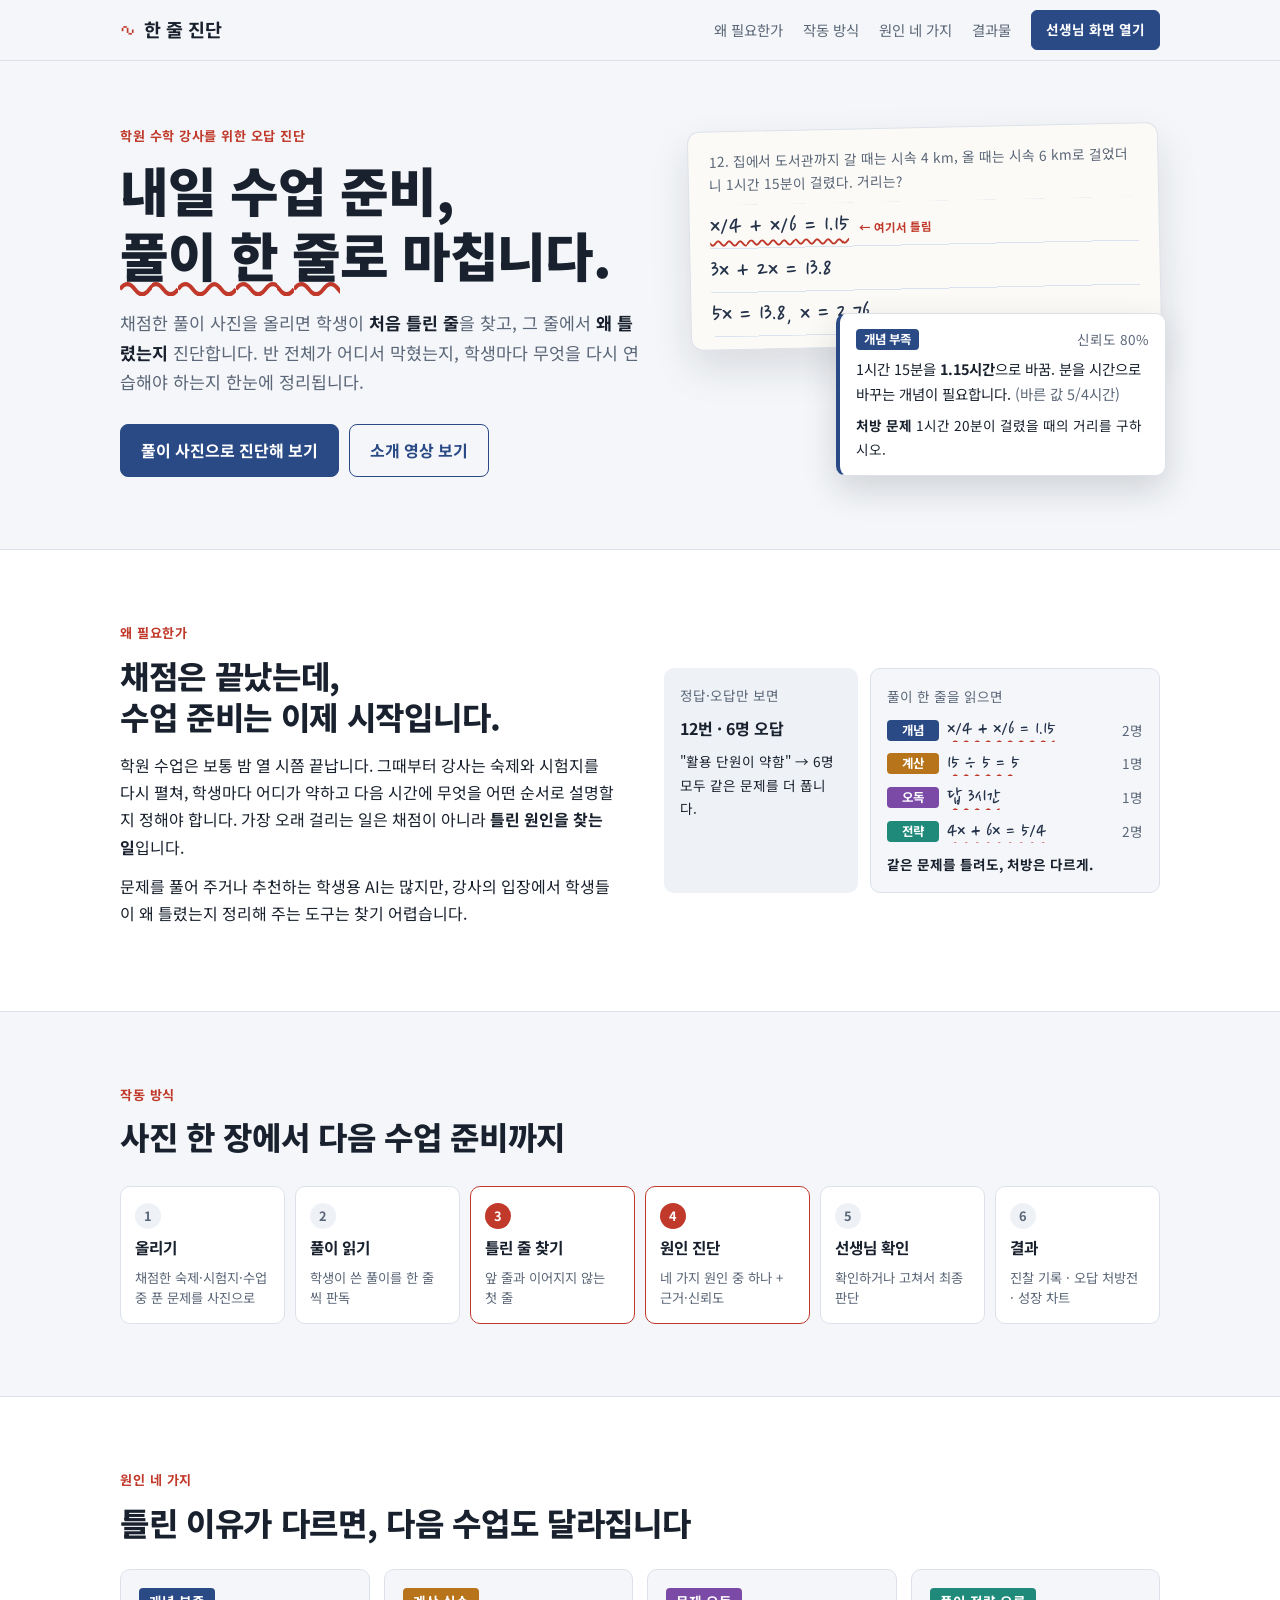
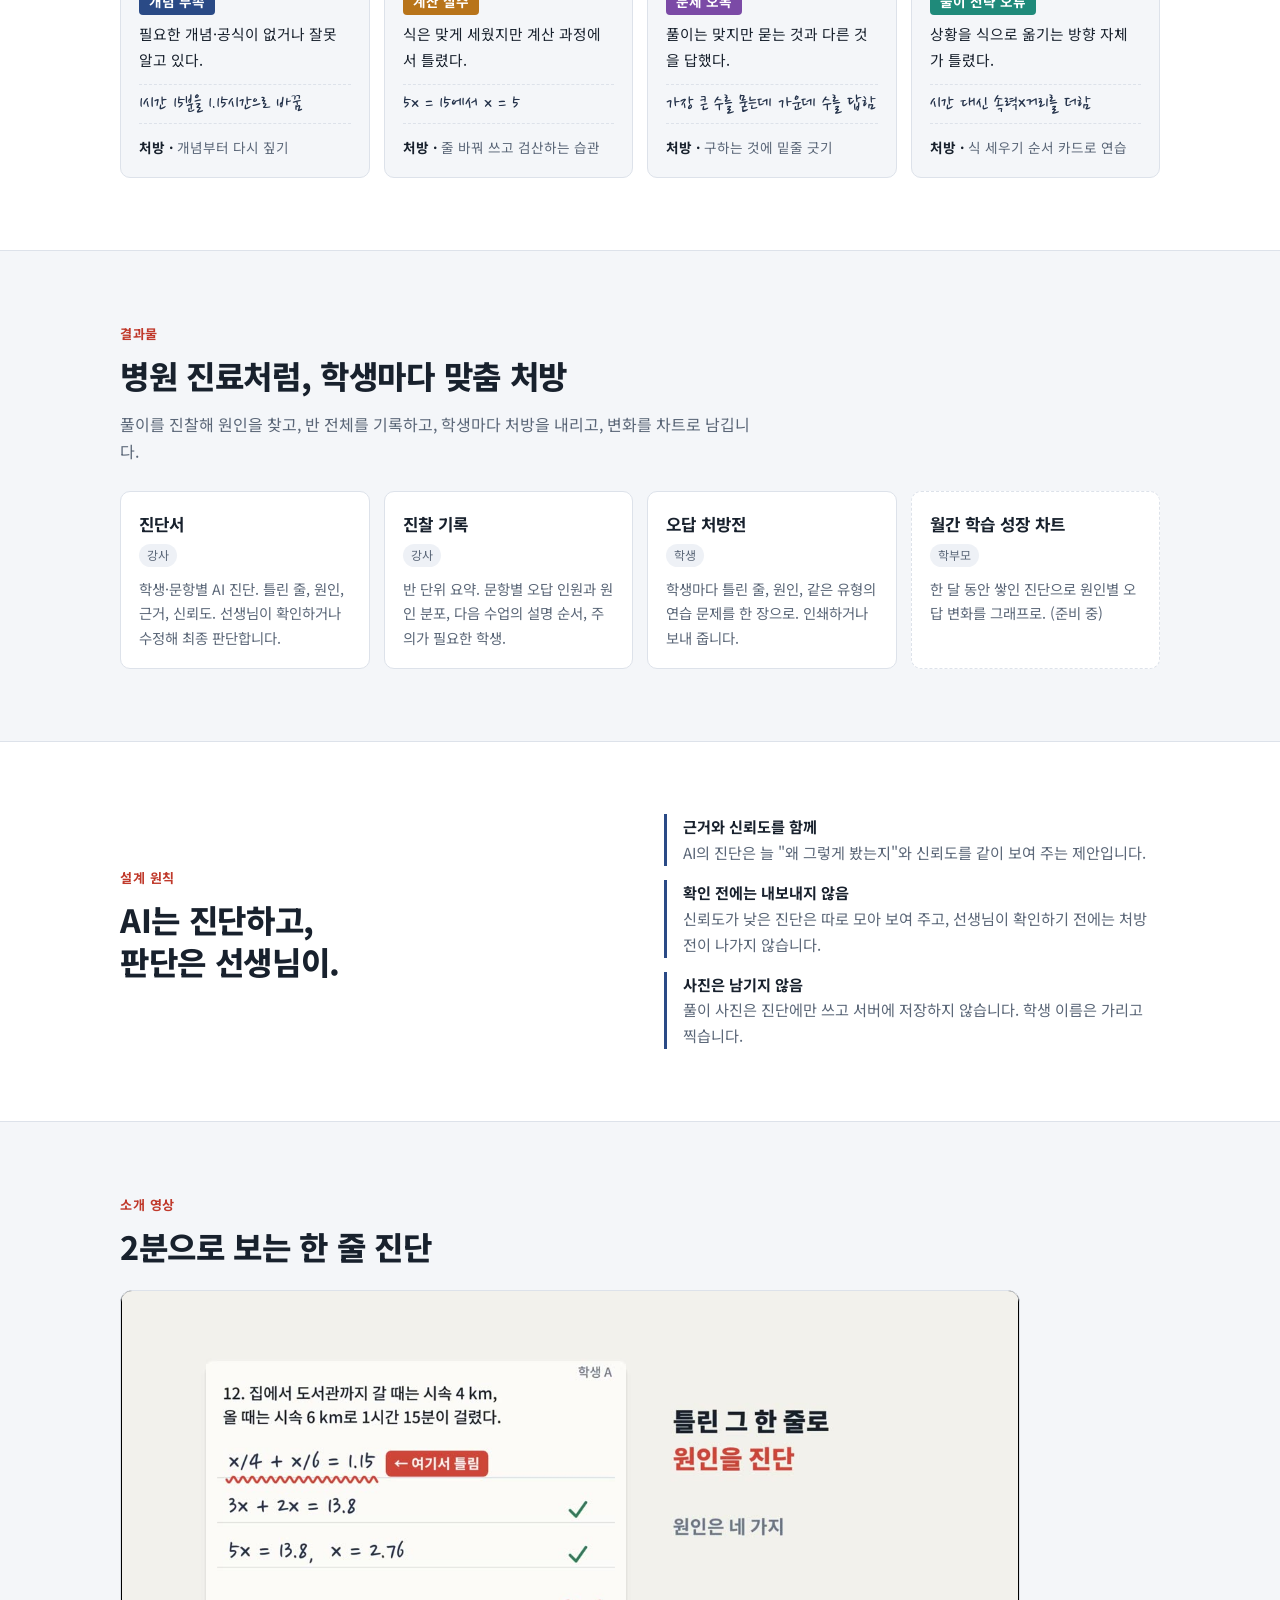
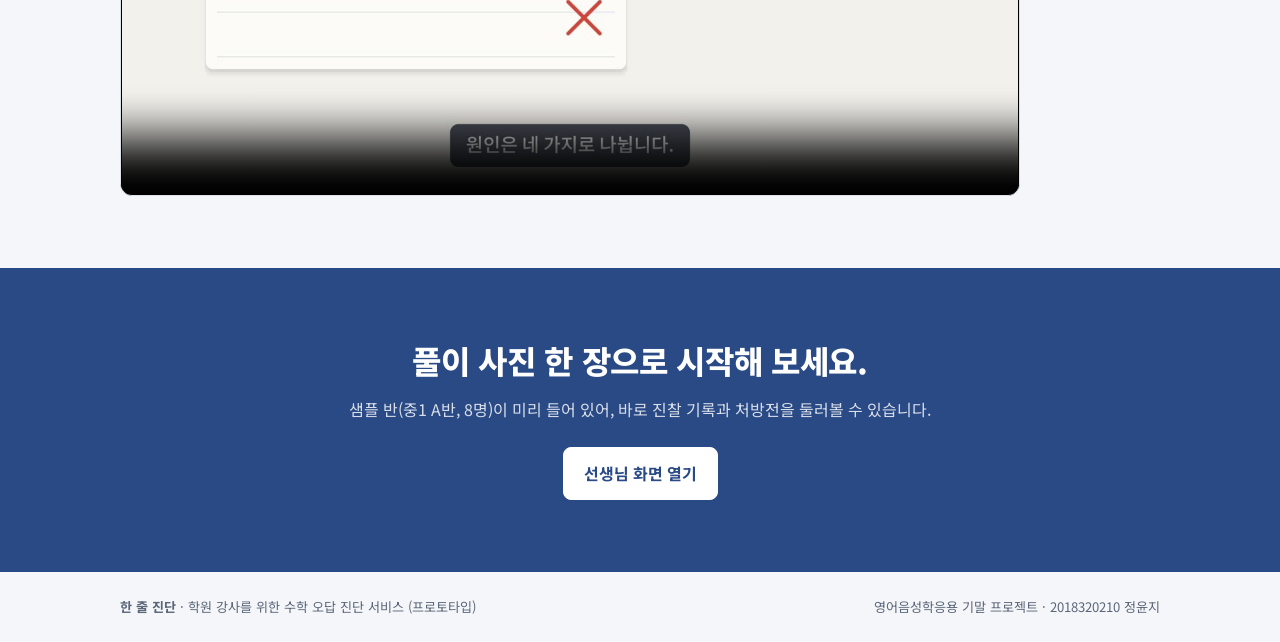
==== final/index.html @ c04cb75c "기말 프로젝트: 한 줄 진단 웹사이트 프로토타입 (소개 페이지, 선생님 화면, 진단 API) Co-Authored-By: Claude Opus 5.5 <noreply@anthrop" ====
<!doctype html>
<html lang="ko">
<head>
<meta charset="utf-8">
<meta name="viewport" content="width=device-width,initial-scale=1">
<title>한 줄 진단 · 학원 강사를 위한 수학 오답 진단</title>
<meta name="description" content="채점한 풀이 사진을 올리면 학생이 처음 틀린 줄과 그 원인을 찾아 주는 학원 수학 강사용 오답 진단 서비스">
<meta property="og:title" content="한 줄 진단">
<meta property="og:description" content="내일 수업 준비, 풀이 한 줄로 마칩니다.">
<meta property="og:image" content="assets/media/intro-poster.jpg">
<link rel="icon" href="assets/favicon.svg" type="image/svg+xml">
<link rel="preconnect" href="https://fonts.googleapis.com">
<link rel="preconnect" href="https://fonts.gstatic.com" crossorigin>
<link rel="stylesheet" href="https://fonts.googleapis.com/css2?family=Noto+Sans+KR:wght@400;500;700;900&family=Nanum+Pen+Script&display=swap">
<link rel="stylesheet" href="assets/style.css">
<link rel="stylesheet" href="assets/landing.css">
</head>
<body class="landing">
<nav class="nav">
  <div class="in">
    <a class="brand" href="#top"><span class="mark">∿</span><b>한 줄 진단</b></a>
    <div class="links">
      <a href="#problem">왜 필요한가</a><a href="#how">작동 방식</a><a href="#causes">원인 네 가지</a><a href="#outputs">결과물</a>
      <a class="btn" href="app.html">선생님 화면 열기</a>
    </div>
  </div>
</nav>

<main id="top">
  <section class="hero">
    <div class="in">
      <div class="copy">
        <p class="kicker">학원 수학 강사를 위한 오답 진단</p>
        <h1>내일 수업 준비,<br><span class="hl">풀이 한 줄</span>로 마칩니다.</h1>
        <p class="lead">채점한 풀이 사진을 올리면 학생이 <b>처음 틀린 줄</b>을 찾고, 그 줄에서 <b>왜 틀렸는지</b> 진단합니다. 반 전체가 어디서 막혔는지, 학생마다 무엇을 다시 연습해야 하는지 한눈에 정리됩니다.</p>
        <div class="cta">
          <a class="btn big" href="app.html">풀이 사진으로 진단해 보기</a>
          <a class="btn ghost big" href="#video">소개 영상 보기</a>
        </div>
      </div>
      <div class="shot" aria-label="진단 예시">
        <div class="sheet">
          <div class="q">12. 집에서 도서관까지 갈 때는 시속 4 km, 올 때는 시속 6 km로 걸었더니 1시간 15분이 걸렸다. 거리는?</div>
          <div class="paper">
            <div class="wl err"><span class="t">x/4 + x/6 = 1.15</span><span class="errmark">← 여기서 틀림</span></div>
            <div class="wl"><span class="t">3x + 2x = 13.8</span></div>
            <div class="wl"><span class="t">5x = 13.8, x = 2.76</span></div>
          </div>
        </div>
        <div class="dxcard">
          <div class="row"><span class="tag C">개념 부족</span><span class="small muted">신뢰도 80%</span></div>
          <p>1시간 15분을 <b>1.15시간</b>으로 바꿈. 분을 시간으로 바꾸는 개념이 필요합니다. <span class="muted">(바른 값 5/4시간)</span></p>
          <div class="small"><b>처방 문제</b> 1시간 20분이 걸렸을 때의 거리를 구하시오.</div>
        </div>
      </div>
    </div>
  </section>

  <section class="band" id="problem">
    <div class="in two">
      <div>
        <p class="kicker">왜 필요한가</p>
        <h2>채점은 끝났는데,<br>수업 준비는 이제 시작입니다.</h2>
        <p>학원 수업은 보통 밤 열 시쯤 끝납니다. 그때부터 강사는 숙제와 시험지를 다시 펼쳐, 학생마다 어디가 약하고 다음 시간에 무엇을 어떤 순서로 설명할지 정해야 합니다. 가장 오래 걸리는 일은 채점이 아니라 <b>틀린 원인을 찾는 일</b>입니다.</p>
        <p>문제를 풀어 주거나 추천하는 학생용 AI는 많지만, 강사의 입장에서 학생들이 왜 틀렸는지 정리해 주는 도구는 찾기 어렵습니다.</p>
      </div>
      <div class="versus-mini">
        <div class="vm-old"><span class="small muted">정답·오답만 보면</span><b>12번 · 6명 오답</b><span class="small">"활용 단원이 약함" → 6명 모두 같은 문제를 더 풉니다.</span></div>
        <div class="vm-new"><span class="small muted">풀이 한 줄을 읽으면</span>
          <div class="vm-row"><span class="tag C">개념</span><span class="hand">x/4 + x/6 = 1.15</span><span class="small muted">2명</span></div>
          <div class="vm-row"><span class="tag K">계산</span><span class="hand">15 ÷ 5 = 5</span><span class="small muted">1명</span></div>
          <div class="vm-row"><span class="tag R">오독</span><span class="hand">답 3시간</span><span class="small muted">1명</span></div>
          <div class="vm-row"><span class="tag S">전략</span><span class="hand">4x + 6x = 5/4</span><span class="small muted">2명</span></div>
          <span class="small"><b>같은 문제를 틀려도, 처방은 다르게.</b></span>
        </div>
      </div>
    </div>
  </section>

  <section id="how">
    <div class="in">
      <p class="kicker">작동 방식</p>
      <h2>사진 한 장에서 다음 수업 준비까지</h2>
      <ol class="flow6">
        <li><b>올리기</b><span>채점한 숙제·시험지·수업 중 푼 문제를 사진으로</span></li>
        <li><b>풀이 읽기</b><span>학생이 쓴 풀이를 한 줄씩 판독</span></li>
        <li class="key"><b>틀린 줄 찾기</b><span>앞 줄과 이어지지 않는 첫 줄</span></li>
        <li class="key"><b>원인 진단</b><span>네 가지 원인 중 하나 + 근거·신뢰도</span></li>
        <li><b>선생님 확인</b><span>확인하거나 고쳐서 최종 판단</span></li>
        <li><b>결과</b><span>진찰 기록 · 오답 처방전 · 성장 차트</span></li>
      </ol>
    </div>
  </section>

  <section class="band" id="causes">
    <div class="in">
      <p class="kicker">원인 네 가지</p>
      <h2>틀린 이유가 다르면, 다음 수업도 달라집니다</h2>
      <div class="causes">
        <div class="cz"><span class="tag C">개념 부족</span><p>필요한 개념·공식이 없거나 잘못 알고 있다.</p><p class="ex">1시간 15분을 1.15시간으로 바꿈</p><p class="rx">개념부터 다시 짚기</p></div>
        <div class="cz"><span class="tag K">계산 실수</span><p>식은 맞게 세웠지만 계산 과정에서 틀렸다.</p><p class="ex">5x = 15에서 x = 5</p><p class="rx">줄 바꿔 쓰고 검산하는 습관</p></div>
        <div class="cz"><span class="tag R">문제 오독</span><p>풀이는 맞지만 묻는 것과 다른 것을 답했다.</p><p class="ex">가장 큰 수를 묻는데 가운데 수를 답함</p><p class="rx">구하는 것에 밑줄 긋기</p></div>
        <div class="cz"><span class="tag S">풀이 전략 오류</span><p>상황을 식으로 옮기는 방향 자체가 틀렸다.</p><p class="ex">시간 대신 속력×거리를 더함</p><p class="rx">식 세우기 순서 카드로 연습</p></div>
      </div>
    </div>
  </section>

  <section id="outputs">
    <div class="in">
      <p class="kicker">결과물</p>
      <h2>병원 진료처럼, 학생마다 맞춤 처방</h2>
      <p class="sub">풀이를 진찰해 원인을 찾고, 반 전체를 기록하고, 학생마다 처방을 내리고, 변화를 차트로 남깁니다.</p>
      <div class="outs">
        <div class="out"><b>진단서</b><span class="who">강사</span><p>학생·문항별 AI 진단. 틀린 줄, 원인, 근거, 신뢰도. 선생님이 확인하거나 수정해 최종 판단합니다.</p></div>
        <div class="out"><b>진찰 기록</b><span class="who">강사</span><p>반 단위 요약. 문항별 오답 인원과 원인 분포, 다음 수업의 설명 순서, 주의가 필요한 학생.</p></div>
        <div class="out"><b>오답 처방전</b><span class="who">학생</span><p>학생마다 틀린 줄, 원인, 같은 유형의 연습 문제를 한 장으로. 인쇄하거나 보내 줍니다.</p></div>
        <div class="out soon"><b>월간 학습 성장 차트</b><span class="who">학부모</span><p>한 달 동안 쌓인 진단으로 원인별 오답 변화를 그래프로. <span class="muted">(준비 중)</span></p></div>
      </div>
    </div>
  </section>

  <section class="band">
    <div class="in two">
      <div>
        <p class="kicker">설계 원칙</p>
        <h2>AI는 진단하고,<br>판단은 선생님이.</h2>
      </div>
      <ul class="principles">
        <li><b>근거와 신뢰도를 함께</b> AI의 진단은 늘 "왜 그렇게 봤는지"와 신뢰도를 같이 보여 주는 제안입니다.</li>
        <li><b>확인 전에는 내보내지 않음</b> 신뢰도가 낮은 진단은 따로 모아 보여 주고, 선생님이 확인하기 전에는 처방전이 나가지 않습니다.</li>
        <li><b>사진은 남기지 않음</b> 풀이 사진은 진단에만 쓰고 서버에 저장하지 않습니다. 학생 이름은 가리고 찍습니다.</li>
      </ul>
    </div>
  </section>

  <section id="video">
    <div class="in">
      <p class="kicker">소개 영상</p>
      <h2>2분으로 보는 한 줄 진단</h2>
      <video class="vid" controls preload="none" poster="assets/media/intro-poster.jpg" src="assets/media/intro.mp4"></video>
    </div>
  </section>

  <section class="final">
    <div class="in">
      <h2>풀이 사진 한 장으로 시작해 보세요.</h2>
      <p>샘플 반(중1 A반, 8명)이 미리 들어 있어, 바로 진찰 기록과 처방전을 둘러볼 수 있습니다.</p>
      <a class="btn big light" href="app.html">선생님 화면 열기</a>
    </div>
  </section>
</main>

<footer class="lfoot">
  <div class="in">
    <span><b>한 줄 진단</b> · 학원 강사를 위한 수학 오답 진단 서비스 (프로토타입)</span>
    <span>영어음성학응용 기말 프로젝트 · 2018320210 정윤지</span>
  </div>
</footer>
</body>
</html>
---- final/assets/style.css ----
/* 한 줄 진단: 공통 스타일. 학생 풀이는 줄 노트 위 손글씨, 틀린 줄에만 빨간 펜 표시 */
[hidden]{display:none!important}
body{margin:0}
:root{
  --bg:#f4f6f9; --surface:#ffffff; --ink:#18212d; --muted:#5b6778; --line:#dde2ea; --soft:#eef1f6;
  --accent:#2a4a86; --accent-ink:#ffffff; --wrong:#c0392b; --wrong-soft:#fbe9e6; --ok:#2f7d57;
  --paper:#fbfaf6; --rule:#d9e2ef; --pen:#24324a;
  --cC:#2a4a86; --cK:#b8741a; --cR:#7b4aa6; --cS:#1f8a7a;
  --font:"Noto Sans KR","Noto Sans CJK KR",system-ui,-apple-system,"Apple SD Gothic Neo","Malgun Gothic",sans-serif;
  --hand:"Nanum Pen Script","Noto Sans KR",cursive;
}
@media (prefers-color-scheme: dark){:root:not([data-theme="light"]){
  --bg:#12171f; --surface:#1a212c; --ink:#e7ecf3; --muted:#9aa6b8; --line:#2c3644; --soft:#222b38;
  --accent:#7ea3e8; --accent-ink:#0f1620; --wrong:#ee7a6b; --wrong-soft:#3a2321; --ok:#6cc79a;
  --paper:#1e2633; --rule:#2e3a4c; --pen:#dfe6f1;
  --cC:#7ea3e8; --cK:#e0a24c; --cR:#bd93e0; --cS:#55c4b2; color-scheme:dark}}
:root[data-theme="dark"]{
  --bg:#12171f; --surface:#1a212c; --ink:#e7ecf3; --muted:#9aa6b8; --line:#2c3644; --soft:#222b38;
  --accent:#7ea3e8; --accent-ink:#0f1620; --wrong:#ee7a6b; --wrong-soft:#3a2321; --ok:#6cc79a;
  --paper:#1e2633; --rule:#2e3a4c; --pen:#dfe6f1;
  --cC:#7ea3e8; --cK:#e0a24c; --cR:#bd93e0; --cS:#55c4b2; color-scheme:dark}
*{box-sizing:border-box}
body{background:var(--bg);color:var(--ink);font-family:var(--font);font-size:15px;line-height:1.6;
  padding-left:max(16px,env(safe-area-inset-left,0px));padding-right:max(16px,env(safe-area-inset-right,0px));padding-block:20px 48px}
.wrap{max-width:1040px;margin:0 auto;display:flex;flex-direction:column;gap:20px}
h1{font-size:1.5rem;line-height:1.3;margin:0;text-wrap:balance}
h2{font-size:1.05rem;margin:0 0 4px;text-wrap:balance}
h3{font-size:.95rem;margin:0}
p{margin:0}
.muted{color:var(--muted)} .small{font-size:.85rem}
.num{font-variant-numeric:tabular-nums}
i{font-family:Georgia,"Times New Roman",serif}
header{display:flex;flex-direction:column;gap:10px}
.meta{display:flex;flex-wrap:wrap;gap:8px;align-items:center}
.pill{display:inline-flex;align-items:center;gap:6px;padding:2px 10px;border-radius:99px;background:var(--soft);color:var(--muted);font-size:.8rem;border:1px solid var(--line)}
.pill.demo{color:var(--wrong);border-color:var(--wrong);background:var(--wrong-soft)}
.flow{display:flex;flex-wrap:wrap;gap:6px 10px;font-size:.82rem;color:var(--muted);align-items:center}
.flow span.step{padding:2px 8px;border:1px solid var(--line);border-radius:6px;background:var(--surface)}
.flow span.step.key{border-color:var(--wrong);color:var(--wrong);font-weight:700}
.flow span.arrow{opacity:.6}
.tabs{display:flex;gap:4px;border-bottom:1px solid var(--line);overflow-x:auto}
.tabs button{font:inherit;background:none;border:0;border-bottom:3px solid transparent;padding:10px 14px;color:var(--muted);cursor:pointer;white-space:nowrap}
.tabs button[aria-selected="true"]{color:var(--accent);border-bottom-color:var(--accent);font-weight:700}
button:focus-visible,select:focus-visible,summary:focus-visible{outline:2px solid var(--accent);outline-offset:2px}
.panel{display:flex;flex-direction:column;gap:20px}
.card{background:var(--surface);border:1px solid var(--line);border-radius:10px;padding:18px;display:flex;flex-direction:column;gap:14px;min-width:0}
.kpis{display:grid;grid-template-columns:repeat(auto-fit,minmax(130px,1fr));gap:10px}
.kpi{background:var(--soft);border-radius:8px;padding:10px 12px}
.kpi b{display:block;font-size:1.4rem;line-height:1.3}
.kpi span{font-size:.8rem;color:var(--muted)}
.cols{display:grid;grid-template-columns:repeat(auto-fit,minmax(min(100%,420px),1fr));gap:20px}
ol.order{margin:0;padding:0;list-style:none;display:flex;flex-direction:column;gap:12px;counter-reset:o}
ol.order li{display:grid;grid-template-columns:28px 1fr;gap:10px;counter-increment:o}
ol.order li::before{content:counter(o);width:28px;height:28px;border-radius:50%;background:var(--accent);color:var(--accent-ink);display:grid;place-items:center;font-weight:700;font-size:.85rem}
.tag{display:inline-block;padding:0 8px;border-radius:4px;font-size:.78rem;font-weight:700;color:#fff;white-space:nowrap}
.tag.C{background:var(--cC)} .tag.K{background:var(--cK)} .tag.R{background:var(--cR)} .tag.S{background:var(--cS)}
@media (prefers-color-scheme: dark){:root:not([data-theme="light"]) .tag{color:#10151c}}
:root[data-theme="dark"] .tag{color:#10151c}
.stack{display:flex;height:26px;border-radius:5px;overflow:hidden;background:var(--soft)}
.stack>div{display:grid;place-items:center;color:#fff;font-size:.75rem;font-weight:700;min-width:0}
.stack>div.C,.track>div.C{background:var(--cC)} .stack>div.K,.track>div.K{background:var(--cK)} .stack>div.R,.track>div.R{background:var(--cR)} .stack>div.S,.track>div.S{background:var(--cS)}
@media (prefers-color-scheme: dark){:root:not([data-theme="light"]) .stack>div{color:#10151c}}
:root[data-theme="dark"] .stack>div{color:#10151c}
.legend{display:flex;flex-wrap:wrap;gap:6px 14px;font-size:.85rem}
.qrow{display:grid;grid-template-columns:minmax(120px,210px) 1fr 96px;gap:10px;align-items:center;font-size:.85rem}
.qrow>.num{white-space:nowrap}.qrow .lbl{min-width:0;line-height:1.3}
.track{height:20px;border-radius:3px;background-image:linear-gradient(to right,var(--line) 1px,transparent 1px);background-size:25% 100%;background-color:var(--soft);display:flex;overflow:hidden;border-right:1px solid var(--line)}
.track>div{height:100%}
.axis{display:grid;grid-template-columns:minmax(120px,210px) 1fr 96px;gap:10px;font-size:.72rem;color:var(--muted)}
.axis div.ticks{display:flex;justify-content:space-between}
.watch{display:flex;flex-direction:column;gap:10px}
.watch .row{display:flex;flex-wrap:wrap;gap:6px 12px;align-items:baseline;padding:10px 12px;border-radius:8px;background:var(--soft)}
.btn{font:inherit;font-size:.88rem;border:1px solid var(--accent);background:var(--accent);color:var(--accent-ink);border-radius:6px;padding:6px 12px;cursor:pointer}
.btn.ghost{background:transparent;color:var(--accent)}
.notice{background:var(--wrong-soft);border:1px solid var(--wrong);border-radius:8px;padding:10px 12px;display:flex;flex-wrap:wrap;gap:8px 14px;align-items:center;justify-content:space-between;font-size:.9rem}
.chips{display:flex;flex-wrap:wrap;gap:6px}
.chip{font:inherit;font-size:.88rem;border:1px solid var(--line);background:var(--surface);color:var(--ink);padding:6px 12px;border-radius:99px;cursor:pointer}
.chip[aria-pressed="true"]{background:var(--accent);color:var(--accent-ink);border-color:var(--accent)}
.tablewrap{overflow-x:auto}
table{border-collapse:collapse;width:100%;font-size:.88rem}
th,td{padding:8px 10px;border-bottom:1px solid var(--line);text-align:left;vertical-align:top}
th{font-size:.78rem;color:var(--muted);font-weight:500;white-space:nowrap}
.grid th,.grid td{text-align:center;padding:4px 4px;white-space:nowrap}
.grid th:first-child,.grid td:first-child{text-align:left}
.cell{font:inherit;font-size:.78rem;width:28px;height:28px;border-radius:5px;border:1px solid var(--wrong);background:var(--wrong-soft);color:var(--wrong);cursor:pointer;font-weight:700;padding:0}
.cell.ok{display:inline-grid;place-items:center;border-color:var(--line);background:transparent;color:var(--muted);cursor:default;font-weight:400}
.rec{display:grid;grid-template-columns:minmax(0,1.3fr) minmax(0,1fr) auto;gap:12px 18px;align-items:start;padding:14px;border:1px solid var(--line);border-radius:8px}
.rec.flash{outline:2px solid var(--accent)}
.rec .ctl{display:flex;flex-direction:column;gap:6px;align-items:flex-start}
.item{display:grid;grid-template-columns:minmax(0,1.2fr) minmax(0,1fr);gap:12px 20px;padding:14px;border:1px solid var(--line);border-radius:8px}
.item .side{display:flex;flex-direction:column;gap:8px;min-width:0}
select{font:inherit;font-size:.88rem;padding:5px 8px;border-radius:6px;border:1px solid var(--line);background:var(--surface);color:var(--ink)}
.done{color:var(--ok);font-weight:700;font-size:.85rem}
.low{color:var(--wrong);font-weight:700}
details summary{cursor:pointer;color:var(--accent)}
.note{background:var(--soft);border-radius:8px;padding:12px 14px}
.prob{font-size:.88rem}
.ans{font-size:.85rem;display:flex;flex-wrap:wrap;gap:4px 14px}
.ans .w{color:var(--wrong);font-weight:700}

/* 학생 풀이: 줄 노트 위 손글씨 */
.paper{background:var(--paper);border:1px solid var(--line);border-radius:6px;padding:6px 12px 8px;
  background-image:repeating-linear-gradient(to bottom,transparent 0,transparent 33px,var(--rule) 33px,var(--rule) 34px);
  background-position:0 6px;font-family:var(--hand);font-size:1.45rem;line-height:34px;color:var(--pen);min-width:0;overflow-x:auto}
.paper .wl{white-space:nowrap;display:flex;align-items:baseline;gap:10px}
.paper .wl.err>span.t{text-decoration:underline wavy var(--wrong);text-decoration-thickness:1.5px;text-underline-offset:5px}
.paper .errmark{font-family:var(--font);font-size:.72rem;font-weight:700;color:var(--wrong);line-height:1.2;white-space:nowrap}
.paper .wl.stop{font-family:var(--font);font-size:.8rem;color:var(--muted)}
.paper.empty{font-family:var(--font);font-size:.85rem;color:var(--muted);line-height:34px}
.paper.sm{font-size:1.25rem;line-height:30px;background-image:repeating-linear-gradient(to bottom,transparent 0,transparent 29px,var(--rule) 29px,var(--rule) 30px)}

/* 같은 문항, 다른 원인 */
.versus{display:grid;grid-template-columns:minmax(0,1fr) minmax(0,1.8fr);gap:16px}
.versus .old{background:var(--soft);border-radius:8px;padding:14px;display:flex;flex-direction:column;gap:8px}
.versus .old .big{font-size:1.1rem;font-weight:700}
.versus .new{display:flex;flex-direction:column;gap:10px;min-width:0}
.grp{display:grid;grid-template-columns:72px minmax(0,1fr);gap:10px;align-items:start;padding-bottom:10px;border-bottom:1px solid var(--line)}
.grp:last-child{border-bottom:0;padding-bottom:0}
.grp .who{display:flex;flex-direction:column;gap:6px;min-width:0}
.mini{display:flex;flex-wrap:wrap;gap:4px 12px;align-items:baseline;font-size:.85rem}
.mini .h{font-family:var(--hand);font-size:1.3rem;color:var(--pen);text-decoration:underline wavy var(--wrong);text-decoration-thickness:1.5px;text-underline-offset:4px}
.mini .h.none{font-family:var(--font);font-size:.85rem;color:var(--muted);text-decoration:none}
.rx{font-size:.84rem}

@media (max-width:720px){
  .versus{grid-template-columns:1fr}
  .item{grid-template-columns:1fr}
}
@media (max-width:620px){
  .rec{grid-template-columns:1fr}
  .qrow,.axis{grid-template-columns:96px 1fr 84px;gap:6px}
  .grp{grid-template-columns:1fr}
}
@media (prefers-reduced-motion:no-preference){.rec{transition:outline-color .3s}}

/* ---- 앱 상단 ---- */
.topbar{display:flex;flex-wrap:wrap;gap:10px 16px;align-items:center;justify-content:space-between}
.brand{display:flex;align-items:center;gap:10px;color:var(--ink);text-decoration:none}
.brand .mark{font-family:var(--hand);font-size:1.7rem;line-height:1;color:var(--wrong)}
.brand b{font-size:1.15rem}
.status{display:inline-flex;align-items:center;gap:6px;font-size:.8rem;padding:3px 10px;border-radius:99px;border:1px solid var(--line);background:var(--surface);color:var(--muted)}
.status::before{content:"";width:8px;height:8px;border-radius:50%;background:var(--muted)}
.status.on{color:var(--ok);border-color:var(--ok)} .status.on::before{background:var(--ok)}
.status.demo{color:var(--cK);border-color:var(--cK)} .status.demo::before{background:var(--cK)}
.tabs button .cnt{display:inline-block;min-width:18px;padding:0 5px;margin-left:4px;border-radius:9px;background:var(--wrong);color:#fff;font-size:.7rem;line-height:18px;font-weight:700}

/* ---- 새 진단 ---- */
.dx{display:grid;grid-template-columns:minmax(0,380px) minmax(0,1fr);gap:20px;align-items:start}
@media (max-width:860px){.dx{grid-template-columns:1fr}}
.field{display:flex;flex-direction:column;gap:6px}
.field>label,.field>.lab{font-size:.82rem;font-weight:700;color:var(--muted)}
.field .stepno{display:inline-grid;place-items:center;width:20px;height:20px;border-radius:50%;background:var(--accent);color:var(--accent-ink);font-size:.72rem;margin-right:6px}
textarea,input[type=text]{font:inherit;font-size:.9rem;padding:7px 9px;border-radius:6px;border:1px solid var(--line);background:var(--surface);color:var(--ink);width:100%}
textarea{min-height:76px;resize:vertical}
.probbox{background:var(--soft);border-radius:8px;padding:10px 12px;font-size:.88rem}
.probbox .a{margin-top:4px;color:var(--muted);font-size:.82rem}
.drop{position:relative;display:flex;flex-direction:column;align-items:center;justify-content:center;gap:6px;min-height:150px;border:2px dashed var(--line);border-radius:10px;background:var(--soft);color:var(--muted);font-size:.88rem;text-align:center;padding:14px;cursor:pointer}
.drop.over{border-color:var(--accent);color:var(--accent)}
.drop input{position:absolute;inset:0;opacity:0;cursor:pointer}
.drop img{max-width:100%;max-height:260px;border-radius:6px;display:block}
.drop .big{font-size:1.6rem;line-height:1}
.btn[disabled]{opacity:.45;cursor:not-allowed}
.btn.wide{width:100%;padding:10px 12px;font-size:.95rem;font-weight:700}
.btn.ok{background:var(--ok);border-color:var(--ok);color:#fff}
.privacy{font-size:.76rem;color:var(--muted)}
.empty{display:flex;flex-direction:column;gap:10px;align-items:flex-start}
.empty ol{margin:0;padding-left:20px;display:flex;flex-direction:column;gap:4px;font-size:.9rem}
.loading{display:flex;flex-direction:column;gap:10px}
.loading .st{display:flex;align-items:center;gap:10px;font-size:.92rem;color:var(--muted)}
.loading .st i{font-style:normal;width:22px;height:22px;border-radius:50%;border:2px solid var(--line);display:grid;place-items:center;font-size:.7rem}
.loading .st.now{color:var(--ink);font-weight:700} .loading .st.now i{border-color:var(--accent);border-top-color:transparent;animation:spin 0.9s linear infinite}
.loading .st.done{color:var(--ok)} .loading .st.done i{border-color:var(--ok);background:var(--ok);color:#fff}
@keyframes spin{to{transform:rotate(360deg)}}
@media (prefers-reduced-motion:reduce){.loading .st.now i{animation:none}}
.res-head{display:flex;flex-wrap:wrap;gap:6px 12px;align-items:baseline;justify-content:space-between}
.res-grid{display:grid;grid-template-columns:minmax(0,0.9fr) minmax(0,1.1fr);gap:16px}
@media (max-width:620px){.res-grid{grid-template-columns:1fr}}
.photo{border:1px solid var(--line);border-radius:8px;overflow:hidden;background:var(--soft);cursor:zoom-in}
.photo img{display:block;width:100%;max-height:420px;object-fit:contain}
.paper .wl.pick{cursor:pointer}
.paper .wl.pick:hover{background:var(--wrong-soft)}
.paper .fix{font-family:var(--font);font-size:.78rem;color:var(--ok);line-height:1.3;padding:0 0 6px 2px;white-space:normal}
.badge{display:inline-block;padding:1px 8px;border-radius:4px;font-size:.75rem;font-weight:700;border:1px solid currentColor}
.badge.ai{color:var(--accent)} .badge.demo{color:var(--cK)} .badge.low{color:var(--wrong)}
.warn{background:var(--wrong-soft);border:1px solid var(--wrong);border-radius:8px;padding:8px 12px;font-size:.85rem}
.good{background:var(--soft);border:1px solid var(--ok);border-radius:8px;padding:12px 14px}
.actions{display:flex;flex-wrap:wrap;gap:8px;align-items:center}
.toast{position:fixed;left:50%;bottom:24px;transform:translateX(-50%);background:var(--ink);color:var(--bg);padding:10px 16px;border-radius:8px;font-size:.9rem;box-shadow:0 6px 20px rgba(0,0,0,.2);z-index:20;display:flex;gap:12px;align-items:center}
.toast button{font:inherit;font-size:.85rem;background:none;border:0;color:var(--bg);text-decoration:underline;cursor:pointer}
.session{display:flex;flex-direction:column;gap:8px}
.session .row{display:grid;grid-template-columns:52px minmax(0,1fr) auto;gap:10px;align-items:center;padding:8px;border:1px solid var(--line);border-radius:8px}
.session .row img{width:52px;height:52px;object-fit:cover;border-radius:6px;background:var(--soft)}
.src{font-size:.72rem;color:var(--accent);font-weight:700}
dialog.zoom{border:0;padding:0;background:transparent;max-width:96vw;max-height:94vh}
dialog.zoom::backdrop{background:rgba(0,0,0,.75)}
dialog.zoom img{max-width:96vw;max-height:90vh;display:block;border-radius:8px}
.foot{font-size:.78rem;color:var(--muted);display:flex;flex-wrap:wrap;gap:6px 16px;justify-content:space-between;border-top:1px solid var(--line);padding-top:14px}
.linkbtn{font:inherit;font-size:.78rem;background:none;border:0;color:var(--muted);text-decoration:underline;cursor:pointer;padding:0}

/* 처방전 인쇄 */
@media print{
  body{background:#fff;padding:0}
  header,.tabs,.foot,.chips,.notice,.btn,.toast,#p-dx,#p-brief,#p-chk{display:none!important}
  .card{border:0;padding:0}
  .item{break-inside:avoid}
}
---- final/assets/landing.css ----
/* 한 줄 진단: 소개 페이지 */
body.landing{padding:0;font-size:16px;line-height:1.7}
.landing .in{max-width:1080px;margin:0 auto;padding:0 max(20px,env(safe-area-inset-left,0px))}
.landing section{padding:72px 0}
.landing section.band{background:var(--surface);border-top:1px solid var(--line);border-bottom:1px solid var(--line)}
.landing h1{font-size:clamp(2rem,4.6vw,3.3rem);line-height:1.22;font-weight:900;letter-spacing:-0.02em;margin:0}
.landing h2{font-size:clamp(1.45rem,2.8vw,2rem);line-height:1.3;font-weight:800;letter-spacing:-0.01em;margin:0 0 14px}
.landing p{margin:0 0 12px}
.kicker{font-size:.82rem;font-weight:700;color:var(--wrong);letter-spacing:.04em;margin-bottom:10px!important}
.sub{color:var(--muted);max-width:640px}
.hl{position:relative;white-space:nowrap}
.hl::after{content:"";position:absolute;left:0;right:0;bottom:-.08em;height:.32em;background:url("data:image/svg+xml,%3Csvg xmlns='http://www.w3.org/2000/svg' viewBox='0 0 40 10' preserveAspectRatio='none'%3E%3Cpath d='M0 6 Q5 0 10 6 T20 6 T30 6 T40 6' fill='none' stroke='%23c0392b' stroke-width='2.6'/%3E%3C/svg%3E") repeat-x;background-size:1.1em 100%}
.landing .btn{display:inline-flex;align-items:center;justify-content:center;text-decoration:none;font-weight:700}
.landing .btn.big{padding:12px 20px;font-size:1rem;border-radius:8px}
.landing .btn.light{background:#fff;color:var(--accent);border-color:#fff}

/* 상단 메뉴 */
.nav{position:sticky;top:0;z-index:10;background:color-mix(in srgb,var(--bg) 88%,transparent);backdrop-filter:blur(8px);border-bottom:1px solid var(--line)}
.nav .in{display:flex;align-items:center;justify-content:space-between;gap:12px;height:60px}
.nav .links{display:flex;align-items:center;gap:20px;font-size:.9rem}
.nav .links a:not(.btn){color:var(--muted);text-decoration:none}
.nav .links a:not(.btn):hover{color:var(--ink)}
.nav .btn{padding:7px 14px;font-size:.85rem}
@media (max-width:760px){.nav .links a:not(.btn){display:none}}

/* 첫 화면 */
.hero{padding:64px 0 72px!important}
.hero .in{display:grid;grid-template-columns:minmax(0,1.05fr) minmax(0,.95fr);gap:48px;align-items:center}
.hero .lead{font-size:1.08rem;color:var(--muted);margin:22px 0 28px;max-width:520px}
.hero .lead b{color:var(--ink)}
.cta{display:flex;flex-wrap:wrap;gap:10px}
.shot{position:relative;padding:0 0 130px}
.sheet{background:var(--paper);border:1px solid var(--line);border-radius:12px;padding:18px 20px 12px;box-shadow:0 18px 40px rgba(24,33,45,.12);transform:rotate(-1.2deg)}
.sheet .q{font-size:.86rem;color:var(--muted);margin-bottom:8px}
.sheet .paper{border:0;background-color:transparent;padding:0;font-size:1.7rem;line-height:44px;background-image:repeating-linear-gradient(to bottom,transparent 0,transparent 43px,var(--rule) 43px,var(--rule) 44px);background-position:0 0}
.dxcard{position:absolute;right:-6px;bottom:0;width:min(330px,88%);background:var(--surface);border:1px solid var(--line);border-left:4px solid var(--cC);border-radius:10px;padding:14px 16px;box-shadow:0 14px 34px rgba(24,33,45,.16);font-size:.9rem}
.dxcard .row{display:flex;justify-content:space-between;align-items:center;margin-bottom:6px}
.dxcard p{margin:0 0 8px}
@media (max-width:860px){.hero .in{grid-template-columns:1fr;gap:28px}.dxcard{right:0}}

/* 두 칸 */
.two{display:grid;grid-template-columns:minmax(0,1fr) minmax(0,1fr);gap:48px;align-items:center}
@media (max-width:860px){.two{grid-template-columns:1fr;gap:24px}}
.versus-mini{display:grid;grid-template-columns:minmax(0,.8fr) minmax(0,1.2fr);gap:12px}
.vm-old{background:var(--soft);border-radius:10px;padding:16px;display:flex;flex-direction:column;gap:8px}
.vm-new{border:1px solid var(--line);border-radius:10px;padding:16px;display:flex;flex-direction:column;gap:10px;background:var(--bg)}
.vm-row{display:grid;grid-template-columns:52px minmax(0,1fr) auto;gap:8px;align-items:center}
.vm-row .tag{text-align:center}
.hand{font-family:var(--hand);font-size:1.35rem;line-height:1.1;color:var(--pen);text-decoration:underline wavy var(--wrong);text-decoration-thickness:1.5px;text-underline-offset:4px;white-space:nowrap;overflow:hidden;text-overflow:ellipsis}
@media (max-width:520px){.versus-mini{grid-template-columns:1fr}}

/* 작동 방식 */
.flow6{list-style:none;margin:28px 0 0;padding:0;display:grid;grid-template-columns:repeat(6,minmax(0,1fr));gap:10px;counter-reset:f}
.flow6 li{counter-increment:f;background:var(--surface);border:1px solid var(--line);border-radius:10px;padding:16px 14px;display:flex;flex-direction:column;gap:6px;position:relative}
.flow6 li::before{content:counter(f);width:26px;height:26px;border-radius:50%;background:var(--soft);color:var(--muted);display:grid;place-items:center;font-size:.8rem;font-weight:700}
.flow6 li.key{border-color:var(--wrong)}
.flow6 li.key::before{background:var(--wrong);color:#fff}
.flow6 li b{font-size:.98rem}
.flow6 li span{font-size:.83rem;color:var(--muted);line-height:1.5}
@media (max-width:960px){.flow6{grid-template-columns:repeat(3,minmax(0,1fr))}}
@media (max-width:520px){.flow6{grid-template-columns:repeat(2,minmax(0,1fr))}}

/* 원인 */
.causes{display:grid;grid-template-columns:repeat(4,minmax(0,1fr));gap:14px;margin-top:26px}
.cz{border:1px solid var(--line);border-radius:10px;padding:18px;display:flex;flex-direction:column;gap:6px;background:var(--bg)}
.cz .tag{align-self:flex-start;font-size:.85rem;padding:2px 10px}
.cz p{margin:0;font-size:.92rem}
.cz .ex{font-family:var(--hand);font-size:1.3rem;line-height:1.25;color:var(--pen);padding:6px 0;border-top:1px dashed var(--line);border-bottom:1px dashed var(--line);margin:6px 0}
.cz .rx{font-size:.85rem;color:var(--muted)}
.cz .rx::before{content:"처방 · ";font-weight:700;color:var(--ink)}
@media (max-width:900px){.causes{grid-template-columns:repeat(2,minmax(0,1fr))}}
@media (max-width:520px){.causes{grid-template-columns:1fr}}

/* 결과물 */
.outs{display:grid;grid-template-columns:repeat(4,minmax(0,1fr));gap:14px;margin-top:26px}
.out{background:var(--surface);border:1px solid var(--line);border-radius:10px;padding:18px;display:flex;flex-direction:column;gap:6px}
.out b{font-size:1.05rem}
.out .who{align-self:flex-start;font-size:.75rem;padding:1px 8px;border-radius:99px;background:var(--soft);color:var(--muted)}
.out p{margin:4px 0 0;font-size:.9rem;color:var(--muted)}
.out.soon{border-style:dashed}
@media (max-width:900px){.outs{grid-template-columns:repeat(2,minmax(0,1fr))}}
@media (max-width:520px){.outs{grid-template-columns:1fr}}

.principles{list-style:none;margin:0;padding:0;display:flex;flex-direction:column;gap:14px}
.principles li{padding-left:16px;border-left:3px solid var(--accent);font-size:.95rem;color:var(--muted)}
.principles b{display:block;color:var(--ink)}

.vid{width:100%;max-width:900px;display:block;margin-top:22px;border-radius:12px;border:1px solid var(--line);background:#000;aspect-ratio:16/9}

.final{background:var(--accent);color:#fff;text-align:center}
.final h2{color:#fff}
.final p{color:rgba(255,255,255,.82);margin-bottom:24px}
.lfoot{padding:24px 0;font-size:.82rem;color:var(--muted)}
.lfoot .in{display:flex;flex-wrap:wrap;gap:6px 20px;justify-content:space-between}
@media (prefers-color-scheme: dark){:root:not([data-theme="light"]) .final{background:#1d3157}}
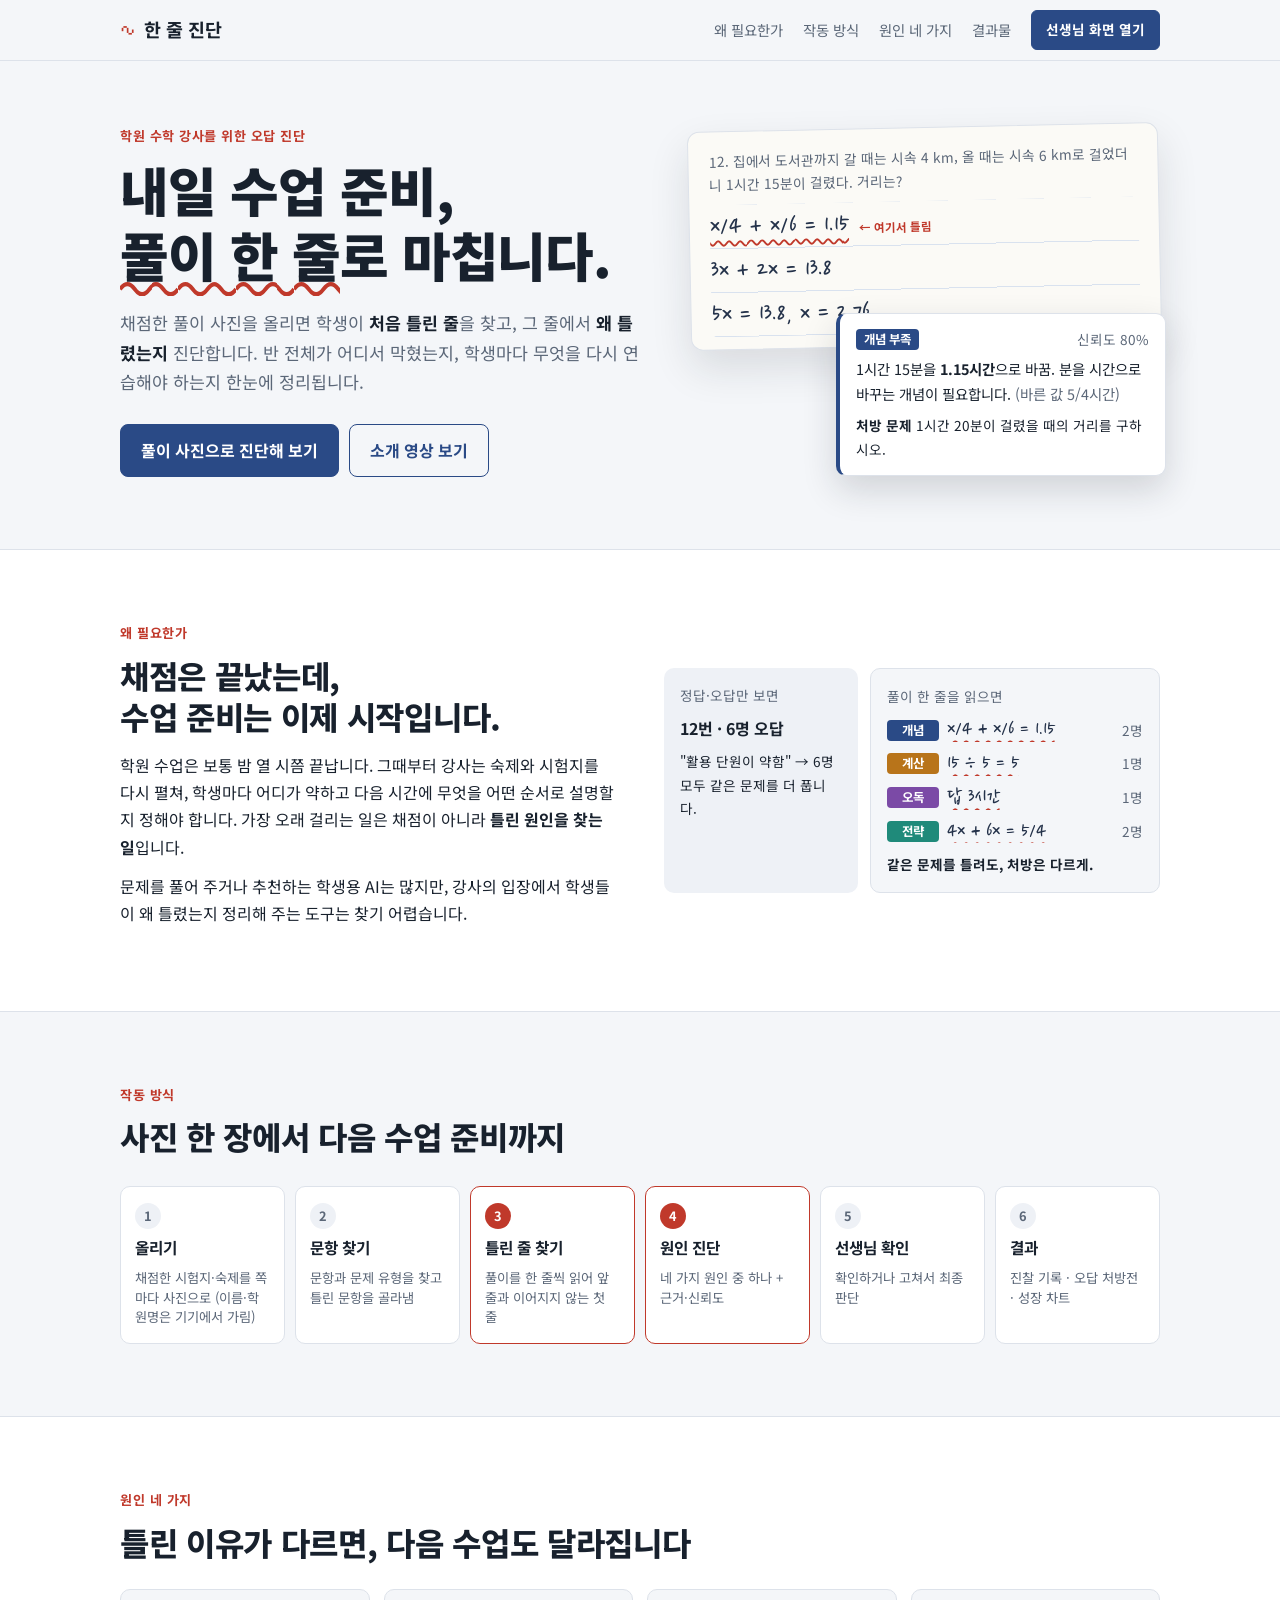
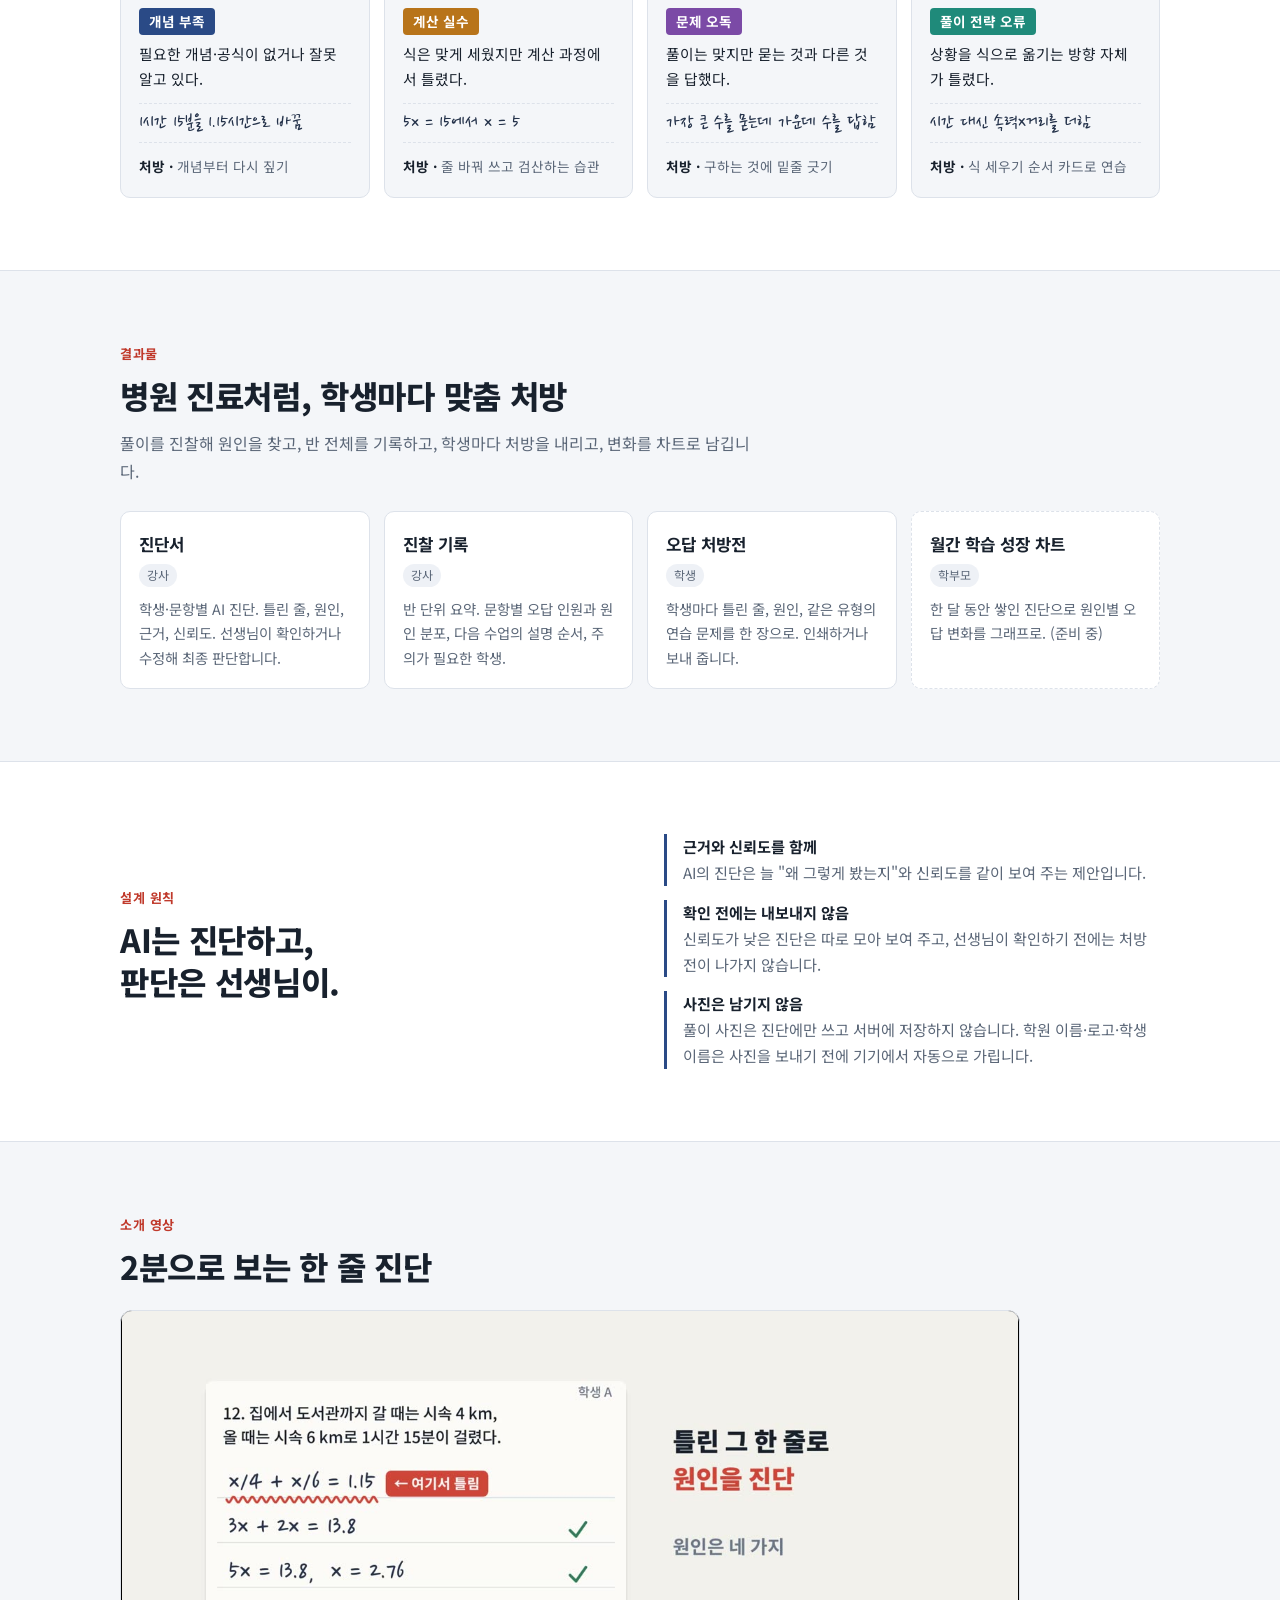
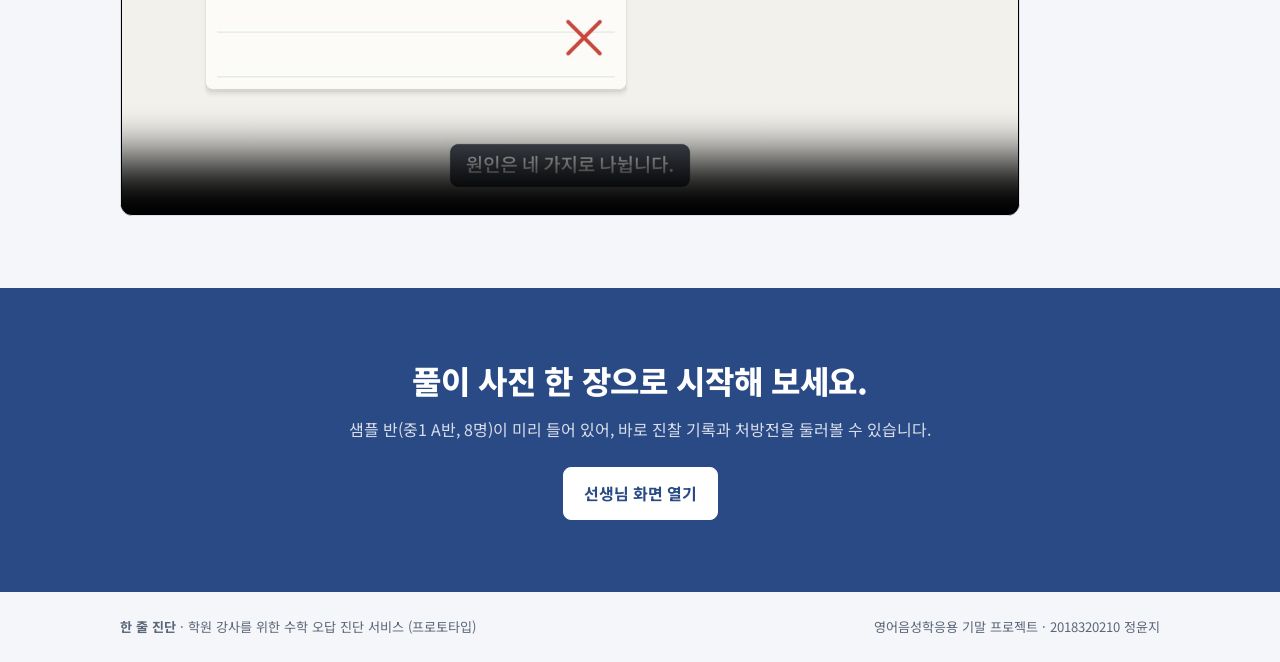
==== commit 55c8415f: "한 줄 진단: 문항 선택 없이 시험지만 올리면 진단 - 새 진단에서 샘플 문항 목록·직접 입력을 없애고, 학생 → 시험지 사진 두 단계로 단순화 - 시험 이름·정답표·특정 문항만은" ====
--- a/final/index.html
+++ b/final/index.html
@@ -82,9 +82,9 @@
       <p class="kicker">작동 방식</p>
       <h2>사진 한 장에서 다음 수업 준비까지</h2>
       <ol class="flow6">
-        <li><b>올리기</b><span>채점한 숙제·시험지·수업 중 푼 문제를 사진으로</span></li>
-        <li><b>풀이 읽기</b><span>학생이 쓴 풀이를 한 줄씩 판독</span></li>
-        <li class="key"><b>틀린 줄 찾기</b><span>앞 줄과 이어지지 않는 첫 줄</span></li>
+        <li><b>올리기</b><span>채점한 시험지·숙제를 쪽마다 사진으로 (이름·학원명은 기기에서 가림)</span></li>
+        <li><b>문항 찾기</b><span>문항과 문제 유형을 찾고 틀린 문항을 골라냄</span></li>
+        <li class="key"><b>틀린 줄 찾기</b><span>풀이를 한 줄씩 읽어 앞 줄과 이어지지 않는 첫 줄</span></li>
         <li class="key"><b>원인 진단</b><span>네 가지 원인 중 하나 + 근거·신뢰도</span></li>
         <li><b>선생님 확인</b><span>확인하거나 고쳐서 최종 판단</span></li>
         <li><b>결과</b><span>진찰 기록 · 오답 처방전 · 성장 차트</span></li>
@@ -128,7 +128,7 @@
       <ul class="principles">
         <li><b>근거와 신뢰도를 함께</b> AI의 진단은 늘 "왜 그렇게 봤는지"와 신뢰도를 같이 보여 주는 제안입니다.</li>
         <li><b>확인 전에는 내보내지 않음</b> 신뢰도가 낮은 진단은 따로 모아 보여 주고, 선생님이 확인하기 전에는 처방전이 나가지 않습니다.</li>
-        <li><b>사진은 남기지 않음</b> 풀이 사진은 진단에만 쓰고 서버에 저장하지 않습니다. 학생 이름은 가리고 찍습니다.</li>
+        <li><b>사진은 남기지 않음</b> 풀이 사진은 진단에만 쓰고 서버에 저장하지 않습니다. 학원 이름·로고·학생 이름은 사진을 보내기 전에 기기에서 자동으로 가립니다.</li>
       </ul>
     </div>
   </section>
--- a/final/assets/style.css
+++ b/final/assets/style.css
@@ -175,7 +175,7 @@
 .res-head{display:flex;flex-wrap:wrap;gap:6px 12px;align-items:baseline;justify-content:space-between}
 .res-grid{display:grid;grid-template-columns:minmax(0,0.9fr) minmax(0,1.1fr);gap:16px}
 @media (max-width:620px){.res-grid{grid-template-columns:1fr}}
-.photo{border:1px solid var(--line);border-radius:8px;overflow:hidden;background:var(--soft);cursor:zoom-in}
+.photo{align-self:start;border:1px solid var(--line);border-radius:8px;overflow:hidden;background:var(--soft);cursor:zoom-in}
 .photo img{display:block;width:100%;max-height:420px;object-fit:contain}
 .paper .wl.pick{cursor:pointer}
 .paper .wl.pick:hover{background:var(--wrong-soft)}
@@ -204,3 +204,29 @@
   .card{border:0;padding:0}
   .item{break-inside:avoid}
 }
+/* 여러 장 진단 대기열 */
+.queue{display:flex;flex-direction:column;gap:6px;border:1px solid var(--line);border-radius:10px;padding:8px;max-height:340px;overflow:auto}
+.qhead{display:flex;justify-content:space-between;align-items:center;font-size:.85rem;padding:0 2px 2px}
+.qrow2{display:grid;grid-template-columns:44px 1fr auto 24px;gap:8px;align-items:center;padding:4px;border-radius:8px;cursor:pointer;border:1px solid transparent}
+.qrow2:hover{background:var(--soft)} .qrow2.on{border-color:var(--accent);background:var(--soft)}
+.qrow2 img{width:44px;height:44px;object-fit:cover;border-radius:6px;border:1px solid var(--line);background:#fff}
+.qmeta{display:flex;flex-direction:column;gap:2px;min-width:0} .qmeta select{font-size:.82rem;padding:3px 6px;max-width:120px}
+.qstate{display:flex;gap:4px;align-items:center;flex-wrap:wrap;justify-content:flex-end}
+.qst{font-size:.74rem;padding:2px 7px;border-radius:999px;background:var(--soft);color:var(--muted);border:1px solid var(--line);white-space:nowrap}
+.qst.run{color:var(--accent);border-color:var(--accent)} .qst.ok{color:var(--ok);border-color:var(--ok)} .qst.bad{color:var(--wrong);border-color:currentColor}
+.qrow2 .x{border:0;background:none;color:var(--muted);font-size:1.1rem;cursor:pointer;line-height:1;padding:0}
+.bar{height:8px;border-radius:999px;background:var(--soft);overflow:hidden;border:1px solid var(--line)} .bar>div{height:100%;background:var(--accent);transition:width .3s}
+.codebox{padding:10px;border:1px dashed var(--accent);border-radius:10px;background:var(--soft)}
+.card.summary .res-head{align-items:center}
+
+/* 개인정보 가리기 */
+.toggle{display:flex;align-items:center;gap:8px;font-size:.85rem;color:var(--ink);margin-top:2px;cursor:pointer}
+.toggle input{width:16px;height:16px;accent-color:var(--accent)}
+.hid{color:var(--ok)}
+dialog.redact{max-width:min(960px,96vw);width:96vw;border:1px solid var(--line);border-radius:14px;padding:16px;background:var(--surface);color:var(--ink)}
+dialog.redact::backdrop{background:rgba(10,14,20,.6)}
+dialog.redact .rwrap{max-height:70vh;overflow:auto;margin:10px 0;border:1px solid var(--line);border-radius:8px;background:var(--soft);text-align:center}
+dialog.redact canvas{max-width:100%;max-height:68vh;width:auto;height:auto;cursor:crosshair;touch-action:none;display:block;margin:0 auto}
+.photo{position:relative} .cropnote{position:absolute;left:6px;bottom:6px;font-size:.72rem;background:rgba(24,33,45,.75);color:#fff;padding:2px 7px;border-radius:999px}
+details.opt{border:1px solid var(--line);border-radius:10px;padding:8px 10px;font-size:.86rem}
+details.opt summary{cursor:pointer;color:var(--muted)} details.opt[open]{display:flex;flex-direction:column;gap:6px} details.opt[open] summary{margin-bottom:2px}
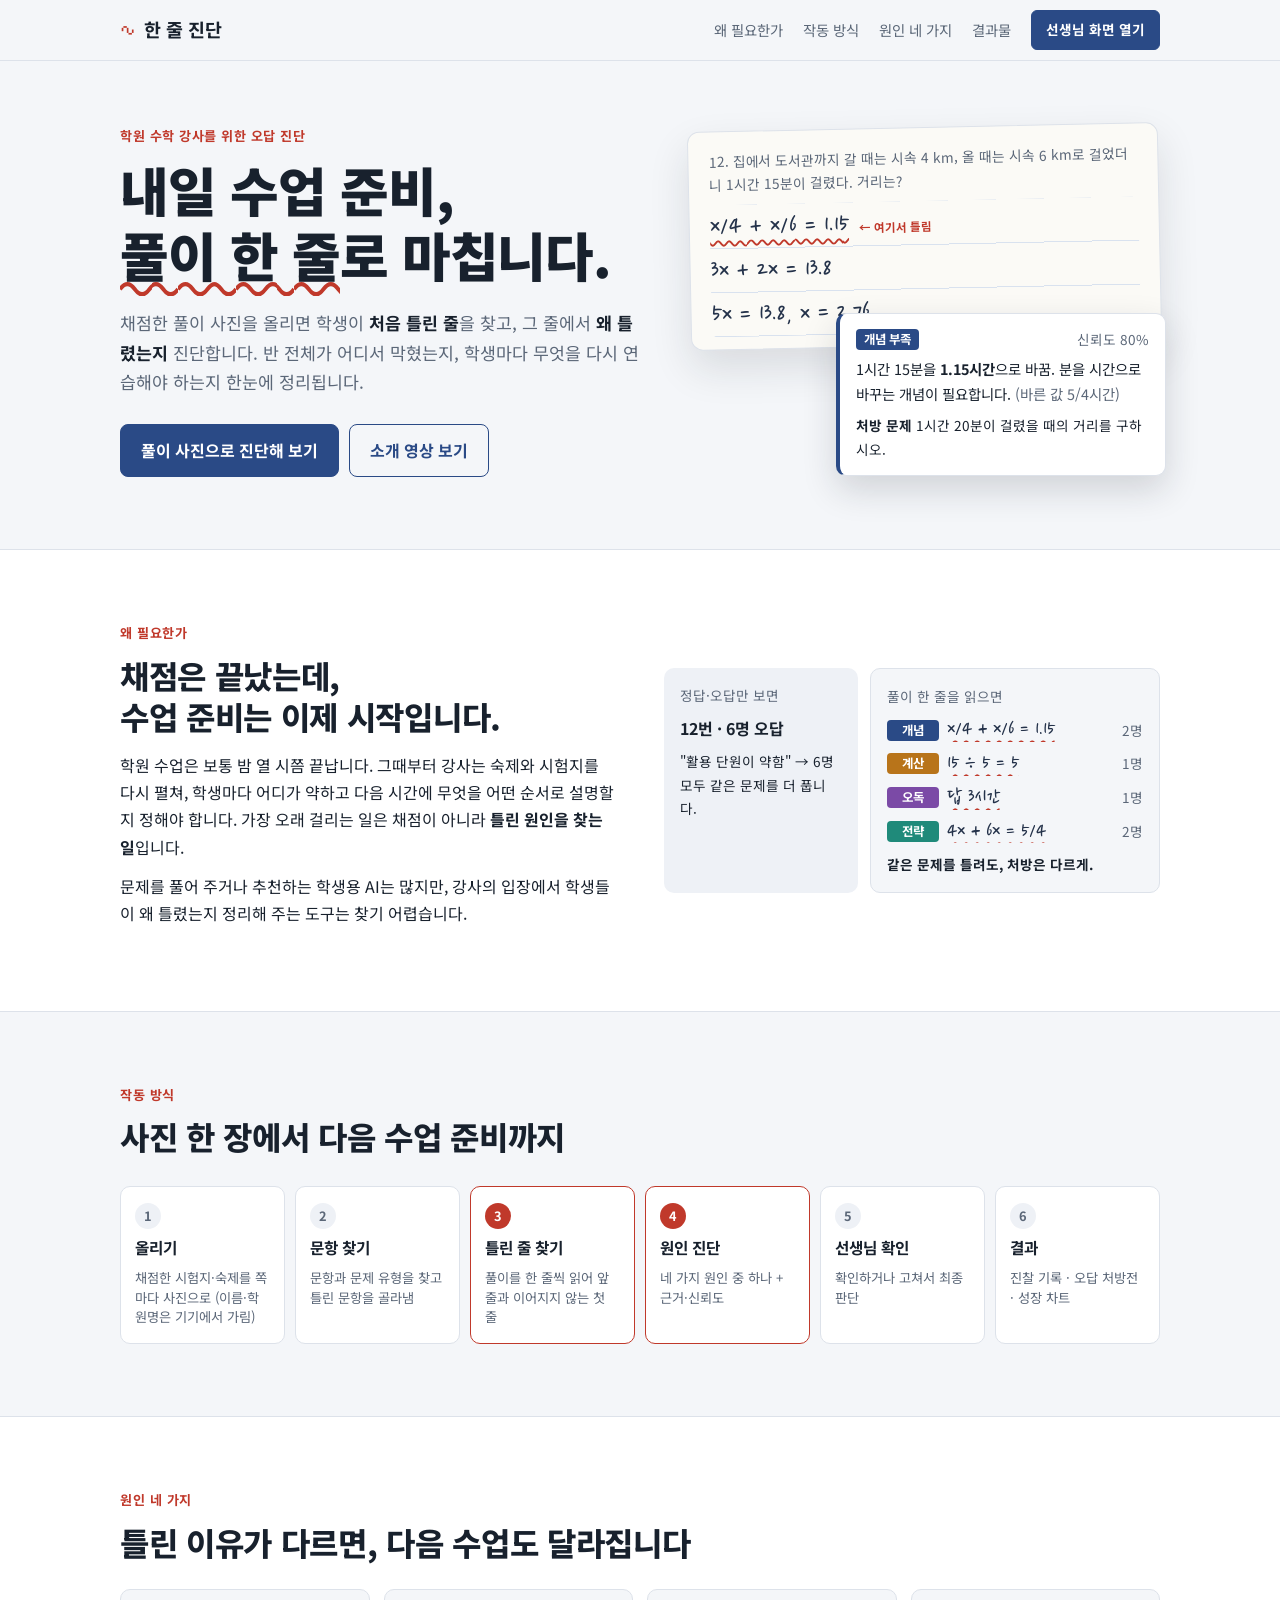
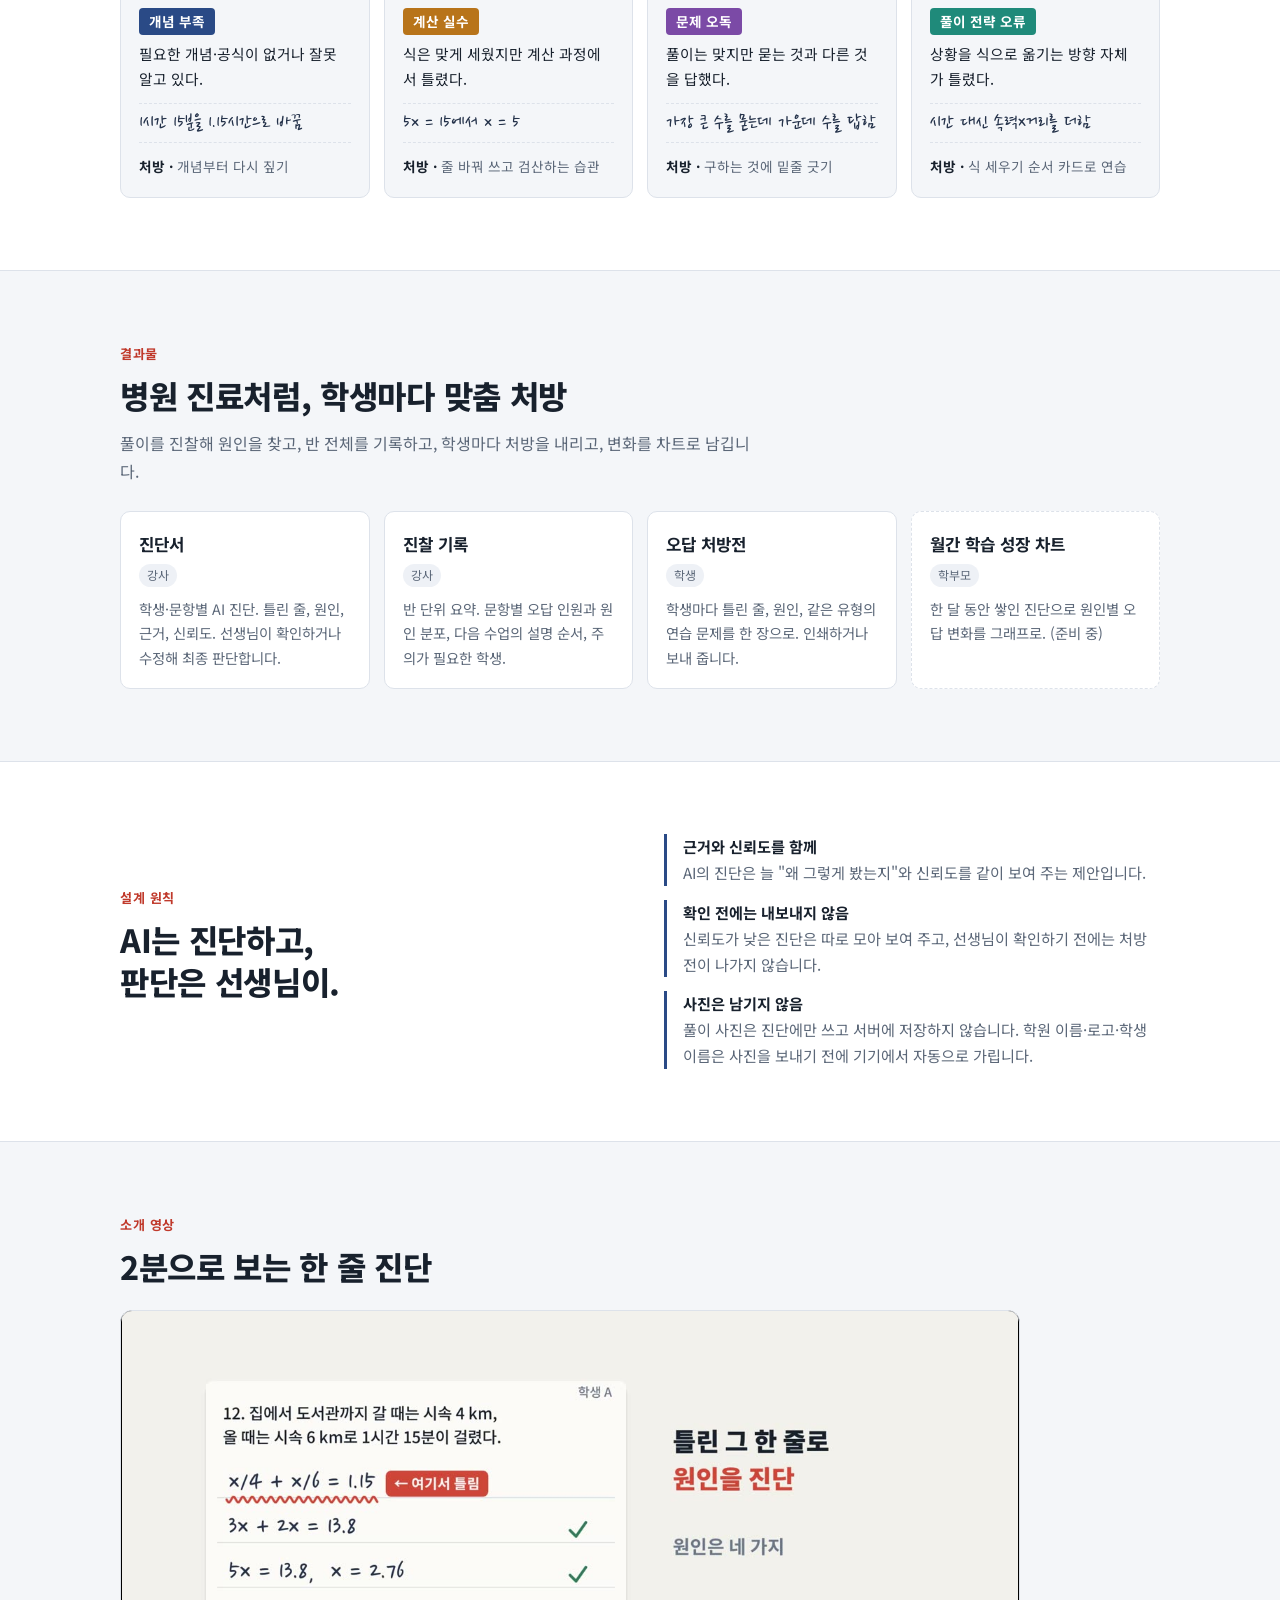
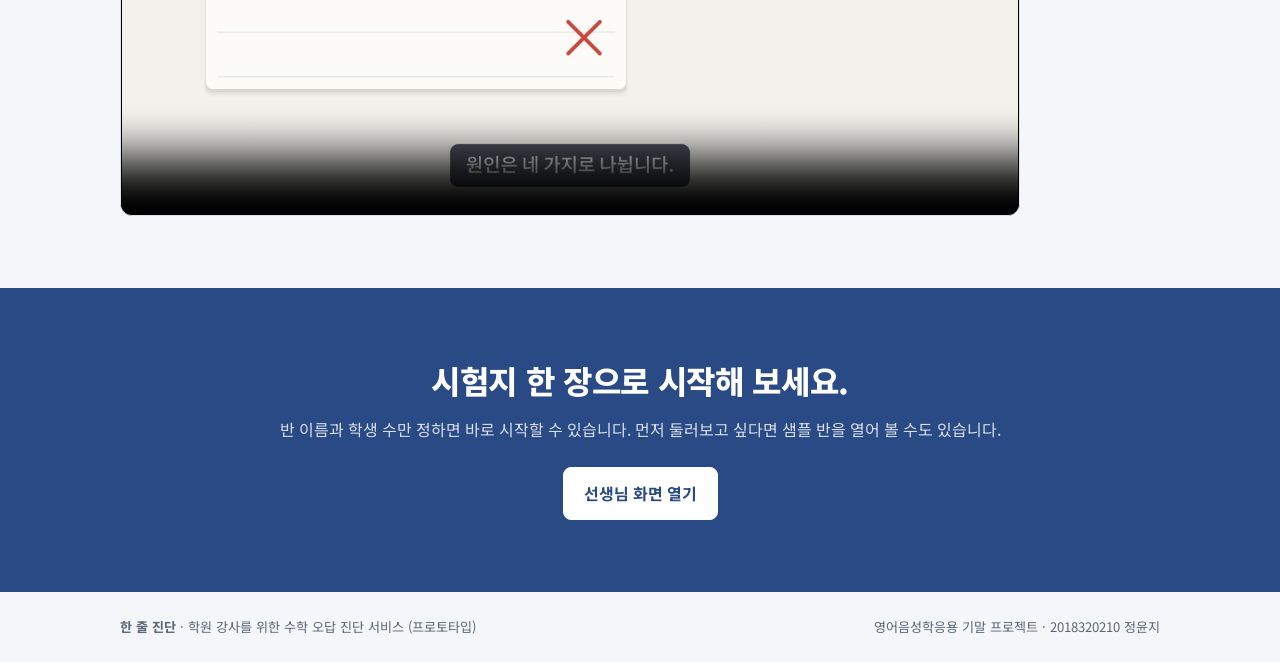
==== commit 859c7228: "한 줄 진단: 반을 직접 만들고 시작 - 처음 들어오면 '새 반 만들기': 반 이름과 학생 수(1~40명)를 고르면 학생 이름이 A부터 자동으로 붙고 바로 고칠 수 있음 - 반을 " ====
--- a/final/index.html
+++ b/final/index.html
@@ -143,8 +143,8 @@
 
   <section class="final">
     <div class="in">
-      <h2>풀이 사진 한 장으로 시작해 보세요.</h2>
-      <p>샘플 반(중1 A반, 8명)이 미리 들어 있어, 바로 진찰 기록과 처방전을 둘러볼 수 있습니다.</p>
+      <h2>시험지 한 장으로 시작해 보세요.</h2>
+      <p>반 이름과 학생 수만 정하면 바로 시작할 수 있습니다. 먼저 둘러보고 싶다면 샘플 반을 열어 볼 수도 있습니다.</p>
       <a class="btn big light" href="app.html">선생님 화면 열기</a>
     </div>
   </section>
--- a/final/assets/style.css
+++ b/final/assets/style.css
@@ -230,3 +230,14 @@
 .photo{position:relative} .cropnote{position:absolute;left:6px;bottom:6px;font-size:.72rem;background:rgba(24,33,45,.75);color:#fff;padding:2px 7px;border-radius:999px}
 details.opt{border:1px solid var(--line);border-radius:10px;padding:8px 10px;font-size:.86rem}
 details.opt summary{cursor:pointer;color:var(--muted)} details.opt[open]{display:flex;flex-direction:column;gap:6px} details.opt[open] summary{margin-bottom:2px}
+/* 반 만들기·관리 */
+.grpPick{display:inline-flex} .grpPick select.pill{appearance:auto;cursor:pointer;font:inherit;font-size:.82rem;max-width:min(62vw,340px);padding:5px 10px;border:1px solid var(--line);border-radius:999px;background:var(--surface);color:var(--ink)}
+.sr{position:absolute;width:1px;height:1px;overflow:hidden;clip:rect(0 0 0 0)}
+.card.onboard{max-width:720px;margin:0 auto;width:100%}
+.stugrid{display:grid;grid-template-columns:repeat(auto-fill,minmax(88px,1fr));gap:6px}
+.stugrid input{text-align:center;padding:7px 6px;font-size:.9rem}
+.stugrid.edit{grid-template-columns:repeat(auto-fill,minmax(120px,1fr))}
+.srow{display:flex;gap:4px;align-items:center} .srow input{flex:1;min-width:0}
+.srow .x{border:0;background:none;color:var(--muted);font-size:1.1rem;cursor:pointer}
+.btn.danger{color:var(--wrong);border-color:var(--wrong)}
+.field .lab{display:flex;align-items:center;gap:8px;flex-wrap:wrap}
